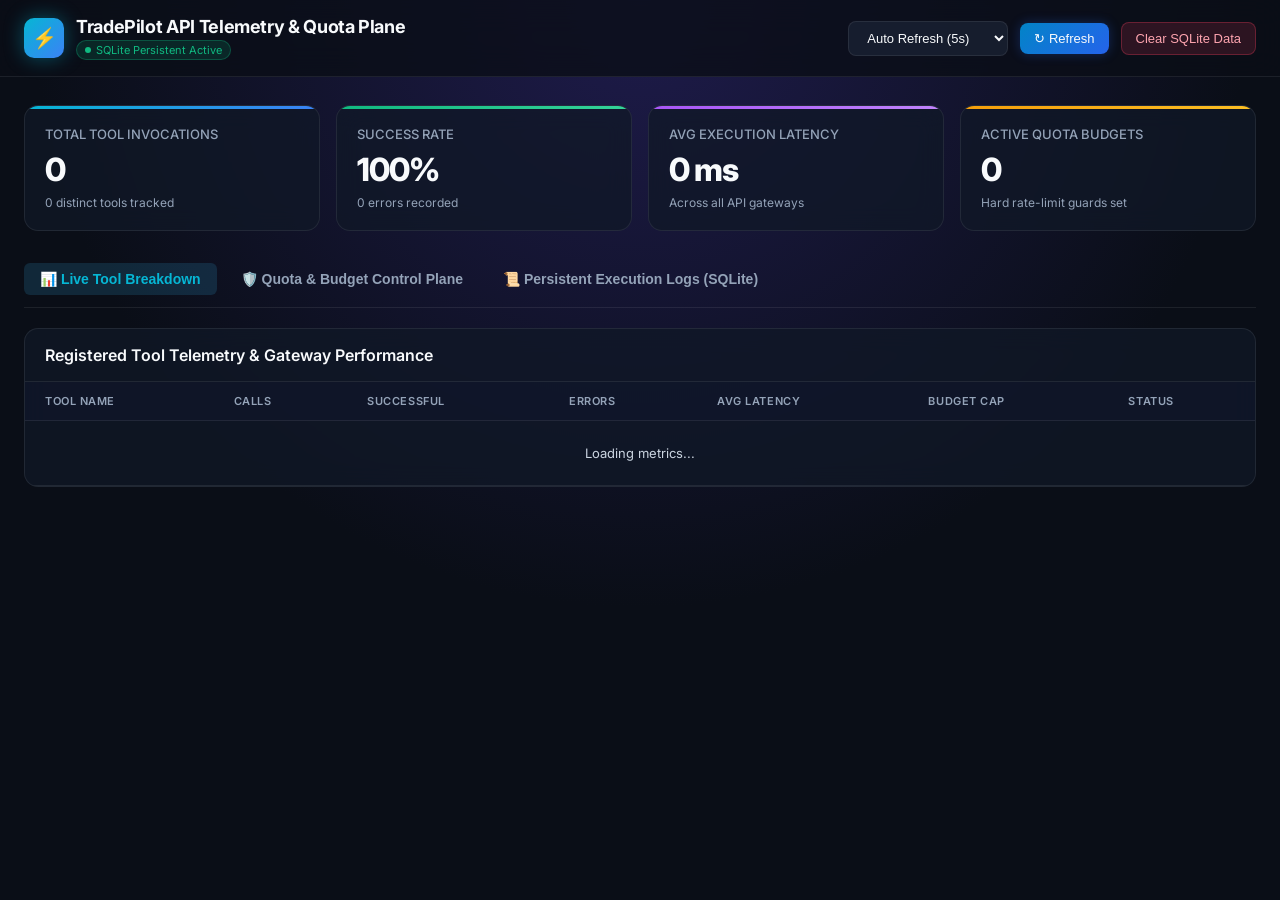
==== src/tradepilot/api/dashboard.html @ 24b4f477 "feat: Add batch tools, trade advisory subagent, tool hooks & usage tracking dashboard - Implement Tr" ====
<!DOCTYPE html>
<html lang="en">
<head>
  <meta charset="UTF-8">
  <meta name="viewport" content="width=device-width, initial-scale=1.0">
  <title>TradePilot AI | API Control Plane & Telemetry Dashboard</title>
  <link rel="preconnect" href="https://fonts.googleapis.com">
  <link rel="preconnect" href="https://fonts.gstatic.com" crossorigin>
  <link href="https://fonts.googleapis.com/css2?family=Inter:wght@300;400;500;600;700;800&family=JetBrains+Mono:wght@400;500;600&display=swap" rel="stylesheet">
  <style>
    :root {
      --bg-dark: #0a0e17;
      --bg-card: rgba(17, 24, 39, 0.75);
      --bg-card-hover: rgba(30, 41, 59, 0.85);
      --border-subtle: rgba(255, 255, 255, 0.08);
      --border-focus: rgba(56, 189, 248, 0.4);
      --text-main: #f8fafc;
      --text-muted: #94a3b8;
      --cyan: #06b6d4;
      --blue: #3b82f6;
      --emerald: #10b981;
      --amber: #f59e0b;
      --rose: #f43f5e;
      --purple: #a855f7;
    }

    * {
      box-sizing: border-box;
      margin: 0;
      padding: 0;
    }

    body {
      background: radial-gradient(circle at 50% 0%, #1e1b4b 0%, var(--bg-dark) 55%);
      color: var(--text-main);
      font-family: 'Inter', -apple-system, BlinkMacSystemFont, sans-serif;
      min-height: 100vh;
      padding-bottom: 60px;
    }

    /* Container */
    .container {
      max-width: 1400px;
      margin: 0 auto;
      padding: 0 24px;
    }

    /* Header */
    header {
      background: rgba(10, 14, 23, 0.8);
      backdrop-filter: blur(16px);
      border-bottom: 1px solid var(--border-subtle);
      position: sticky;
      top: 0;
      z-index: 50;
      padding: 16px 0;
    }

    .header-inner {
      display: flex;
      align-items: center;
      justify-content: space-between;
    }

    .logo-group {
      display: flex;
      align-items: center;
      gap: 12px;
    }

    .logo-badge {
      width: 40px;
      height: 40px;
      background: linear-gradient(135deg, var(--cyan), var(--blue));
      border-radius: 10px;
      display: flex;
      align-items: center;
      justify-content: center;
      font-weight: 800;
      font-size: 20px;
      box-shadow: 0 0 20px rgba(6, 182, 212, 0.4);
    }

    .title-group h1 {
      font-size: 18px;
      font-weight: 700;
      letter-spacing: -0.02em;
      display: flex;
      align-items: center;
      gap: 8px;
    }

    .status-pill {
      font-size: 11px;
      padding: 2px 8px;
      border-radius: 999px;
      background: rgba(16, 185, 129, 0.15);
      border: 1px solid rgba(16, 185, 129, 0.3);
      color: var(--emerald);
      display: inline-flex;
      align-items: center;
      gap: 5px;
    }

    .status-dot {
      width: 6px;
      height: 6px;
      border-radius: 50%;
      background: var(--emerald);
      animation: pulse 2s infinite;
    }

    @keyframes pulse {
      0%, 100% { opacity: 1; transform: scale(1); }
      50% { opacity: 0.4; transform: scale(0.85); }
    }

    .header-actions {
      display: flex;
      align-items: center;
      gap: 12px;
    }

    select, button {
      background: rgba(30, 41, 59, 0.6);
      border: 1px solid var(--border-subtle);
      color: var(--text-main);
      padding: 8px 14px;
      border-radius: 8px;
      font-size: 13px;
      font-weight: 500;
      cursor: pointer;
      transition: all 0.2s ease;
    }

    select:hover, button:hover {
      background: rgba(30, 41, 59, 0.9);
      border-color: var(--border-focus);
    }

    button.btn-primary {
      background: linear-gradient(135deg, #0284c7, #2563eb);
      border: none;
      box-shadow: 0 0 12px rgba(37, 99, 235, 0.3);
    }

    button.btn-primary:hover {
      filter: brightness(1.15);
    }

    button.btn-danger {
      background: rgba(244, 63, 94, 0.15);
      border-color: rgba(244, 63, 94, 0.3);
      color: #fda4af;
    }

    button.btn-danger:hover {
      background: rgba(244, 63, 94, 0.3);
    }

    /* KPI Grid */
    .kpi-grid {
      display: grid;
      grid-template-columns: repeat(auto-fit, minmax(260px, 1fr));
      gap: 16px;
      margin-top: 28px;
    }

    .kpi-card {
      background: var(--bg-card);
      backdrop-filter: blur(12px);
      border: 1px solid var(--border-subtle);
      border-radius: 14px;
      padding: 20px;
      transition: transform 0.2s, border-color 0.2s;
      position: relative;
      overflow: hidden;
    }

    .kpi-card:hover {
      transform: translateY(-2px);
      border-color: rgba(255, 255, 255, 0.18);
    }

    .kpi-card::before {
      content: '';
      position: absolute;
      top: 0;
      left: 0;
      width: 100%;
      height: 3px;
    }

    .kpi-card.blue::before { background: linear-gradient(90deg, var(--cyan), var(--blue)); }
    .kpi-card.emerald::before { background: linear-gradient(90deg, var(--emerald), #34d399); }
    .kpi-card.purple::before { background: linear-gradient(90deg, var(--purple), #c084fc); }
    .kpi-card.amber::before { background: linear-gradient(90deg, var(--amber), #fbbf24); }

    .kpi-label {
      font-size: 13px;
      color: var(--text-muted);
      font-weight: 500;
      margin-bottom: 8px;
    }

    .kpi-value {
      font-size: 32px;
      font-weight: 800;
      letter-spacing: -0.03em;
    }

    .kpi-sub {
      font-size: 12px;
      color: var(--text-muted);
      margin-top: 6px;
      display: flex;
      align-items: center;
      gap: 4px;
    }

    /* Nav Tabs */
    .tabs-nav {
      display: flex;
      gap: 8px;
      margin: 32px 0 20px 0;
      border-bottom: 1px solid var(--border-subtle);
      padding-bottom: 12px;
    }

    .tab-btn {
      background: transparent;
      border: none;
      color: var(--text-muted);
      padding: 8px 16px;
      font-size: 14px;
      font-weight: 600;
      border-radius: 6px;
    }

    .tab-btn.active {
      background: rgba(56, 189, 248, 0.15);
      color: var(--cyan);
    }

    /* Sections */
    .section-panel {
      display: none;
    }

    .section-panel.active {
      display: block;
    }

    /* Tables */
    .table-card {
      background: var(--bg-card);
      backdrop-filter: blur(12px);
      border: 1px solid var(--border-subtle);
      border-radius: 14px;
      overflow: hidden;
      margin-top: 16px;
    }

    .table-header-box {
      padding: 16px 20px;
      border-bottom: 1px solid var(--border-subtle);
      display: flex;
      align-items: center;
      justify-content: space-between;
    }

    .table-header-box h2 {
      font-size: 16px;
      font-weight: 600;
    }

    table {
      width: 100%;
      border-collapse: collapse;
      font-size: 13px;
      text-align: left;
    }

    th {
      background: rgba(15, 23, 42, 0.6);
      color: var(--text-muted);
      padding: 12px 20px;
      font-weight: 600;
      text-transform: uppercase;
      font-size: 11px;
      letter-spacing: 0.05em;
      border-bottom: 1px solid var(--border-subtle);
    }

    td {
      padding: 14px 20px;
      border-bottom: 1px solid var(--border-subtle);
      color: #cbd5e1;
    }

    tr:hover td {
      background: rgba(30, 41, 59, 0.4);
    }

    .badge {
      display: inline-block;
      padding: 3px 8px;
      border-radius: 6px;
      font-size: 11px;
      font-weight: 600;
      font-family: 'JetBrains Mono', monospace;
    }

    .badge-success { background: rgba(16, 185, 129, 0.15); color: #34d399; border: 1px solid rgba(16, 185, 129, 0.25); }
    .badge-error { background: rgba(244, 63, 94, 0.15); color: #fb7185; border: 1px solid rgba(244, 63, 94, 0.25); }
    .badge-tool { background: rgba(56, 189, 248, 0.15); color: #38bdf8; border: 1px solid rgba(56, 189, 248, 0.25); }

    .code-text {
      font-family: 'JetBrains Mono', monospace;
      font-size: 12px;
    }

    /* Modal */
    .modal-backdrop {
      display: none;
      position: fixed;
      top: 0;
      left: 0;
      width: 100%;
      height: 100%;
      background: rgba(0, 0, 0, 0.7);
      backdrop-filter: blur(6px);
      z-index: 100;
      align-items: center;
      justify-content: center;
    }

    .modal-backdrop.open {
      display: flex;
    }

    .modal-box {
      background: #111827;
      border: 1px solid var(--border-subtle);
      width: 90%;
      max-width: 750px;
      border-radius: 16px;
      padding: 24px;
      box-shadow: 0 25px 50px -12px rgba(0, 0, 0, 0.5);
      max-height: 85vh;
      overflow-y: auto;
    }

    .modal-header {
      display: flex;
      align-items: center;
      justify-content: space-between;
      margin-bottom: 16px;
    }

    pre {
      background: #030712;
      border: 1px solid var(--border-subtle);
      border-radius: 8px;
      padding: 16px;
      overflow-x: auto;
      font-family: 'JetBrains Mono', monospace;
      font-size: 12px;
      color: #38bdf8;
    }
  </style>
</head>
<body>

  <header>
    <div class="container header-inner">
      <div class="logo-group">
        <div class="logo-badge">⚡</div>
        <div class="title-group">
          <h1>TradePilot API Telemetry & Quota Plane</h1>
          <span class="status-pill"><span class="status-dot"></span> SQLite Persistent Active</span>
        </div>
      </div>
      <div class="header-actions">
        <select id="refreshRate" onchange="updateInterval()">
          <option value="2000">Auto Refresh (2s)</option>
          <option value="5000" selected>Auto Refresh (5s)</option>
          <option value="10000">Auto Refresh (10s)</option>
          <option value="0">Paused</option>
        </select>
        <button class="btn-primary" onclick="loadAllData()">↻ Refresh</button>
        <button class="btn-danger" onclick="resetMetrics()">Clear SQLite Data</button>
      </div>
    </div>
  </header>

  <main class="container">
    <!-- Top KPI Cards -->
    <div class="kpi-grid">
      <div class="kpi-card blue">
        <div class="kpi-label">TOTAL TOOL INVOCATIONS</div>
        <div class="kpi-value" id="totalCalls">0</div>
        <div class="kpi-sub" id="distinctTools">0 distinct tools tracked</div>
      </div>

      <div class="kpi-card emerald">
        <div class="kpi-label">SUCCESS RATE</div>
        <div class="kpi-value" id="successRate">100%</div>
        <div class="kpi-sub" id="failedCount">0 errors recorded</div>
      </div>

      <div class="kpi-card purple">
        <div class="kpi-label">AVG EXECUTION LATENCY</div>
        <div class="kpi-value" id="avgLatency">0 ms</div>
        <div class="kpi-sub">Across all API gateways</div>
      </div>

      <div class="kpi-card amber">
        <div class="kpi-label">ACTIVE QUOTA BUDGETS</div>
        <div class="kpi-value" id="activeBudgets">0</div>
        <div class="kpi-sub">Hard rate-limit guards set</div>
      </div>
    </div>

    <!-- Navigation Tabs -->
    <div class="tabs-nav">
      <button class="tab-btn active" onclick="switchTab('analytics')">📊 Live Tool Breakdown</button>
      <button class="tab-btn" onclick="switchTab('budgets')">🛡️ Quota & Budget Control Plane</button>
      <button class="tab-btn" onclick="switchTab('logs')">📜 Persistent Execution Logs (SQLite)</button>
    </div>

    <!-- Tab 1: Live Tool Breakdown -->
    <div id="panel-analytics" class="section-panel active">
      <div class="table-card">
        <div class="table-header-box">
          <h2>Registered Tool Telemetry & Gateway Performance</h2>
        </div>
        <table>
          <thead>
            <tr>
              <th>Tool Name</th>
              <th>Calls</th>
              <th>Successful</th>
              <th>Errors</th>
              <th>Avg Latency</th>
              <th>Budget Cap</th>
              <th>Status</th>
            </tr>
          </thead>
          <tbody id="toolsTableBody">
            <tr><td colspan="7" style="text-align:center; padding: 24px;">Loading metrics...</td></tr>
          </tbody>
        </table>
      </div>
    </div>

    <!-- Tab 2: Quota & Budget Controls -->
    <div id="panel-budgets" class="section-panel">
      <div class="table-card">
        <div class="table-header-box">
          <h2>Interactive Rate Limits & Budget Enforcement</h2>
          <span style="font-size:12px; color:var(--text-muted);">Set max calls per session/run. Pre-tool hook halts excess calls.</span>
        </div>
        <table>
          <thead>
            <tr>
              <th>Tool Name</th>
              <th>Current Invocations</th>
              <th>Active Cap</th>
              <th>New Limit</th>
              <th>Action</th>
            </tr>
          </thead>
          <tbody id="budgetTableBody">
            <!-- Populated via JS -->
          </tbody>
        </table>
      </div>
    </div>

    <!-- Tab 3: Persistent Execution Logs -->
    <div id="panel-logs" class="section-panel">
      <div class="table-card">
        <div class="table-header-box">
          <h2>Recent Tool Execution Audit Trail (SQLite)</h2>
          <div>
            <select id="logStatusFilter" onchange="loadLogs()">
              <option value="">All Statuses</option>
              <option value="success">Success Only</option>
              <option value="error">Errors Only</option>
            </select>
          </div>
        </div>
        <table>
          <thead>
            <tr>
              <th>Timestamp</th>
              <th>Tool Name</th>
              <th>Calling Agent</th>
              <th>Latency</th>
              <th>Status</th>
              <th>Inspect</th>
            </tr>
          </thead>
          <tbody id="logsTableBody">
            <tr><td colspan="6" style="text-align:center; padding: 24px;">Loading logs...</td></tr>
          </tbody>
        </table>
      </div>
    </div>

  </main>

  <!-- Detail Modal -->
  <div class="modal-backdrop" id="inspectModal" onclick="closeModal(event)">
    <div class="modal-box" onclick="event.stopPropagation()">
      <div class="modal-header">
        <h3 id="modalTitle">Tool Execution Details</h3>
        <button onclick="closeModal()">✕</button>
      </div>
      <div style="margin-bottom: 12px; font-size:13px;" id="modalMeta"></div>
      <div style="margin-bottom: 8px; font-size:12px; color:var(--text-muted);">INVOCATION ARGUMENTS & EVIDENCE SUMMARY:</div>
      <pre id="modalContent"></pre>
    </div>
  </div>

  <script>
    let pollInterval = null;
    let cachedLogs = [];

    async function loadAllData() {
      await Promise.all([loadMetricsSummary(), loadLogs()]);
    }

    async function loadMetricsSummary() {
      try {
        const res = await fetch('/api/v1/metrics/api-usage');
        const data = await res.json();
        
        document.getElementById('totalCalls').innerText = (data.total_tool_invocations || 0).toLocaleString();
        document.getElementById('distinctTools').innerText = `${data.active_tools_tracked || 0} distinct tools tracked`;
        document.getElementById('successRate').innerText = `${data.success_rate_percent || 100}%`;
        document.getElementById('failedCount').innerText = `${data.total_tool_errors || 0} errors recorded`;
        document.getElementById('avgLatency').innerText = `${data.overall_avg_latency_ms || 0} ms`;
        document.getElementById('activeBudgets').innerText = data.active_budgets_count || 0;

        renderToolsTable(data.tools || {});
        renderBudgetsTable(data.tools || {});
      } catch (err) {
        console.error("Error loading metrics:", err);
      }
    }

    function renderToolsTable(tools) {
      const tbody = document.getElementById('toolsTableBody');
      const toolNames = Object.keys(tools);
      if (toolNames.length === 0) {
        tbody.innerHTML = '<tr><td colspan="7" style="text-align:center; padding: 24px; color:var(--text-muted);">No tool calls recorded in SQLite yet. Run an export research query to see live telemetry!</td></tr>';
        return;
      }

      tbody.innerHTML = toolNames.map(name => {
        const t = tools[name];
        const statusBadge = t.failed_calls > 0 ? `<span class="badge badge-error">Degraded (${t.failed_calls} err)</span>` : `<span class="badge badge-success">Healthy</span>`;
        const cap = t.budget_limit ? `<span class="code-text" style="color:var(--amber);">${t.budget_limit}</span>` : '<span style="color:var(--text-muted);">Unlimited</span>';
        return `
          <tr>
            <td><strong class="code-text" style="color:var(--cyan);">${t.tool_name}</strong></td>
            <td><strong>${t.total_calls}</strong></td>
            <td style="color:var(--emerald);">${t.successful_calls}</td>
            <td style="color:${t.failed_calls > 0 ? 'var(--rose)' : 'inherit'};">${t.failed_calls}</td>
            <td><span class="badge badge-tool">${t.avg_latency_ms} ms</span></td>
            <td>${cap}</td>
            <td>${statusBadge}</td>
          </tr>
        `;
      }).join('');
    }

    function renderBudgetsTable(tools) {
      const tbody = document.getElementById('budgetTableBody');
      const toolNames = [
        "trade.get_import_flows",
        "tariffs.get_applied_rate",
        "tariffs.check_preferential_rate",
        "compliance.search_product_requirements",
        "buyers.search_importers",
        "buyers.verify_company",
        "analytics.score_export_markets"
      ];

      tbody.innerHTML = toolNames.map(name => {
        const t = tools[name] || { total_calls: 0, budget_limit: null };
        const activeCap = t.budget_limit ? `<strong style="color:var(--amber);">${t.budget_limit} calls</strong>` : '<span>Unlimited</span>';
        return `
          <tr>
            <td><strong class="code-text">${name}</strong></td>
            <td>${t.total_calls} calls</td>
            <td>${activeCap}</td>
            <td>
              <input type="number" id="budget-input-${name}" placeholder="Max calls" style="width: 110px; background:#0f172a; border:1px solid var(--border-subtle); color:#fff; padding:6px 10px; border-radius:6px;" value="${t.budget_limit || ''}">
            </td>
            <td>
              <button class="btn-primary" style="padding:4px 10px; font-size:12px;" onclick="saveBudget('${name}')">Save Cap</button>
              ${t.budget_limit ? `<button class="btn-danger" style="padding:4px 10px; font-size:12px; margin-left:6px;" onclick="removeBudget('${name}')">Remove</button>` : ''}
            </td>
          </tr>
        `;
      }).join('');
    }

    async function saveBudget(toolName) {
      const val = parseInt(document.getElementById(`budget-input-${toolName}`).value);
      if (isNaN(val) || val <= 0) {
        alert("Please enter a valid positive number for max calls.");
        return;
      }
      await fetch('/api/v1/metrics/budget', {
        method: 'POST',
        headers: { 'Content-Type': 'application/json' },
        body: JSON.stringify({ tool_name: toolName, max_calls: val })
      });
      await loadAllData();
    }

    async function removeBudget(toolName) {
      await fetch('/api/v1/metrics/budget', {
        method: 'POST',
        headers: { 'Content-Type': 'application/json' },
        body: JSON.stringify({ tool_name: toolName, max_calls: null })
      });
      await loadAllData();
    }

    async function loadLogs() {
      try {
        const status = document.getElementById('logStatusFilter').value;
        let url = '/api/v1/metrics/logs?limit=50';
        if (status) url += `&status=${status}`;

        const res = await fetch(url);
        const data = await res.json();
        cachedLogs = Array.isArray(data) ? data : (data.logs || []);
        
        const tbody = document.getElementById('logsTableBody');
        if (cachedLogs.length === 0) {
          tbody.innerHTML = '<tr><td colspan="6" style="text-align:center; padding: 24px; color:var(--text-muted);">No persistent logs found in SQLite matching filters.</td></tr>';
          return;
        }

        tbody.innerHTML = cachedLogs.map((log, idx) => {
          const statusBadge = log.status === 'success' 
            ? `<span class="badge badge-success">SUCCESS</span>` 
            : `<span class="badge badge-error">ERROR</span>`;
          return `
            <tr>
              <td style="color:var(--text-muted); font-size:12px;">${log.created_at_iso}</td>
              <td><span class="code-text" style="color:var(--cyan); font-weight:600;">${log.tool_name}</span></td>
              <td><span class="badge badge-tool">${log.agent_name || 'System/Direct'}</span></td>
              <td><strong>${log.duration_ms} ms</strong></td>
              <td>${statusBadge}</td>
              <td><button style="padding:4px 8px; font-size:11px;" onclick="inspectLog(${idx})">Inspect</button></td>
            </tr>
          `;
        }).join('');
      } catch (err) {
        console.error("Error loading logs:", err);
      }
    }

    function inspectLog(idx) {
      const log = cachedLogs[idx];
      if (!log) return;
      document.getElementById('modalTitle').innerText = `${log.tool_name}`;
      document.getElementById('modalMeta').innerHTML = `
        <strong>Call ID:</strong> <span class="code-text">${log.call_id}</span> | 
        <strong>Agent:</strong> ${log.agent_name || 'System'} | 
        <strong>Duration:</strong> ${log.duration_ms}ms | 
        <strong>Status:</strong> ${log.status}
      `;
      document.getElementById('modalContent').innerText = JSON.stringify({
        arguments: log.arguments,
        result_summary: log.result_summary,
        error_message: log.error_message
      }, null, 2);
      document.getElementById('inspectModal').classList.add('open');
    }

    function closeModal() {
      document.getElementById('inspectModal').classList.remove('open');
    }

    async function resetMetrics() {
      if (confirm("Are you sure you want to clear all persistent SQLite tool metrics and history?")) {
        await fetch('/api/v1/metrics/reset', { method: 'POST' });
        await loadAllData();
      }
    }

    function switchTab(tab) {
      document.querySelectorAll('.tab-btn').forEach(b => b.classList.remove('active'));
      document.querySelectorAll('.section-panel').forEach(p => p.classList.remove('active'));

      event.target.classList.add('active');
      document.getElementById(`panel-${tab}`).classList.add('active');
    }

    function updateInterval() {
      clearInterval(pollInterval);
      const ms = parseInt(document.getElementById('refreshRate').value);
      if (ms > 0) {
        pollInterval = setInterval(loadAllData, ms);
      }
    }

    // Initial load and polling setup
    loadAllData();
    updateInterval();
  </script>
</body>
</html>
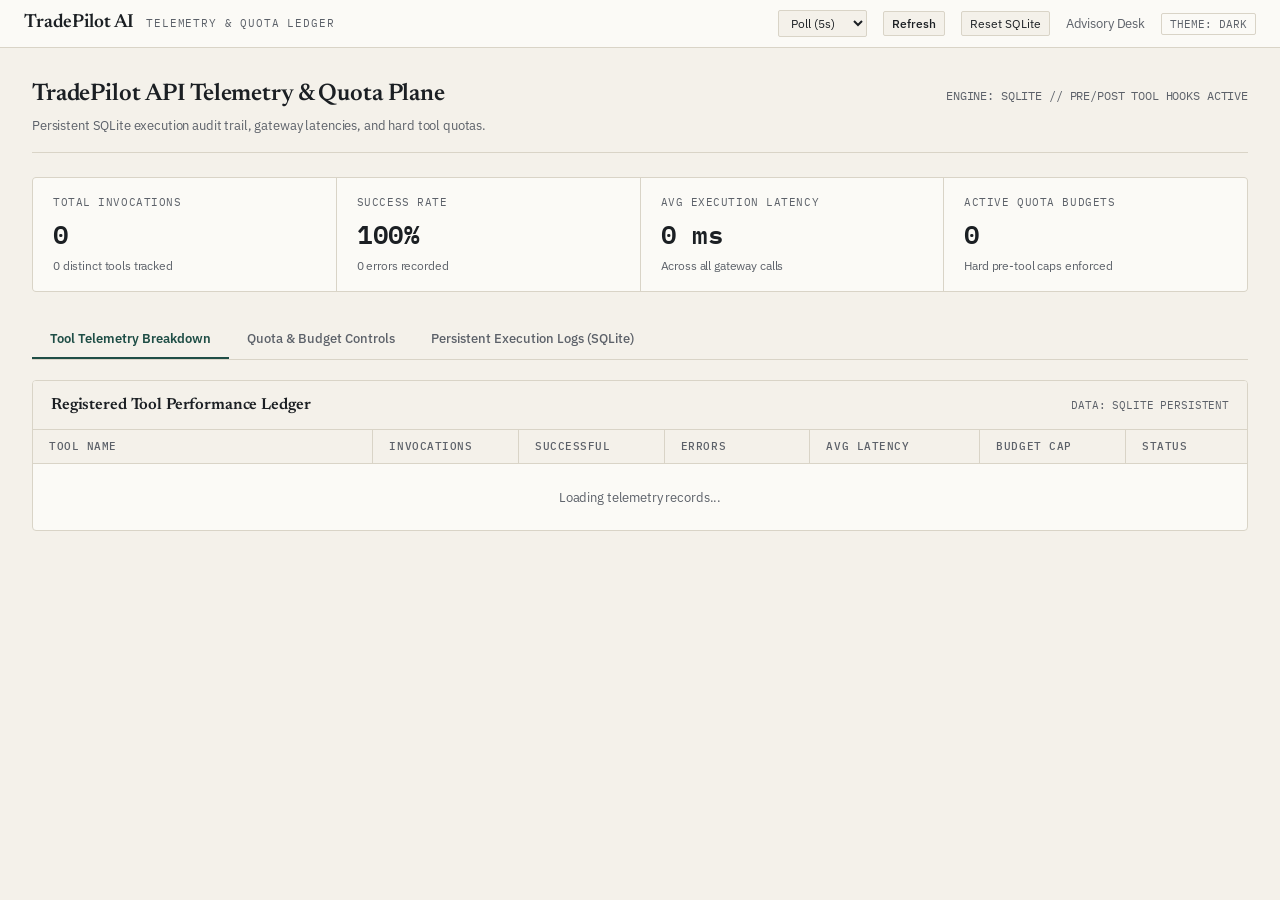
==== commit f6a5fda1: "feat: Add Deep Agent ReAct supervisor, AG-UI Copilot integration, JIT skills, and conversational que" ====
--- a/src/tradepilot/api/dashboard.html
+++ b/src/tradepilot/api/dashboard.html
@@ -3,488 +3,637 @@
 <head>
   <meta charset="UTF-8">
   <meta name="viewport" content="width=device-width, initial-scale=1.0">
-  <title>TradePilot AI | API Control Plane & Telemetry Dashboard</title>
+  <title>TradePilot — Telemetry & Quota Ledger</title>
+  <meta name="description" content="Persistent SQLite telemetry, tool latency metrics, and API quota budgets.">
+
+  <!-- Favicon: Trade Desk Emblem -->
+  <link rel="icon" type="image/svg+xml" href="/favicon.ico">
+  <link rel="alternate icon" type="image/svg+xml" href="data:image/svg+xml,%3Csvg xmlns='http://www.w3.org/2000/svg' viewBox='0 0 32 32'%3E%3Crect width='32' height='32' rx='6' fill='%231F4E46'/%3E%3Cpath d='M7 10h18M16 10v14M11 24h10' stroke='%23F4F1EA' stroke-width='2.5' stroke-linecap='round' stroke-linejoin='round'/%3E%3Ccircle cx='16' cy='17' r='2.5' fill='%23D88E35'/%3E%3C/svg%3E">
+
+  <!-- Typography: Newsreader, Source Serif 4, IBM Plex Sans, IBM Plex Mono -->
   <link rel="preconnect" href="https://fonts.googleapis.com">
   <link rel="preconnect" href="https://fonts.gstatic.com" crossorigin>
-  <link href="https://fonts.googleapis.com/css2?family=Inter:wght@300;400;500;600;700;800&family=JetBrains+Mono:wght@400;500;600&display=swap" rel="stylesheet">
+  <link href="https://fonts.googleapis.com/css2?family=IBM+Plex+Mono:ital,wght@0,400;0,500;0,600;1,400&family=IBM+Plex+Sans:ital,wght@0,400;0,500;0,600;1,400&family=Newsreader:ital,opsz,wght@0,6..72,400;0,6..72,500;0,6..72,600;1,6..72,400&family=Source+Serif+4:ital,opsz,wght@0,8..60,400;0,8..60,600;0,8..60,700;1,8..60,400&display=swap" rel="stylesheet">
+
   <style>
+    /* ==========================================================================
+       Design System Tokens — Trade Desk / Customs Ledger
+       ========================================================================== */
     :root {
-      --bg-dark: #0a0e17;
-      --bg-card: rgba(17, 24, 39, 0.75);
-      --bg-card-hover: rgba(30, 41, 59, 0.85);
-      --border-subtle: rgba(255, 255, 255, 0.08);
-      --border-focus: rgba(56, 189, 248, 0.4);
-      --text-main: #f8fafc;
-      --text-muted: #94a3b8;
-      --cyan: #06b6d4;
-      --blue: #3b82f6;
-      --emerald: #10b981;
-      --amber: #f59e0b;
-      --rose: #f43f5e;
-      --purple: #a855f7;
-    }
-
+      --bg: #F4F1EA;
+      --surface: #FBFAF6;
+      --surface-raised: #FFFFFF;
+      --ink: #1B1F23;
+      --ink-muted: #5C6169;
+      --ink-faint: #8C929A;
+      --rule: #D9D4C7;
+      --rule-subtle: #E8E4DA;
+
+      --accent: #1F4E46;
+      --accent-hover: #163832;
+      --accent-surface: rgba(31, 78, 70, 0.08);
+      --warn: #9A5B13;
+      --warn-surface: rgba(154, 91, 19, 0.08);
+      --danger: #8C2F2B;
+      --danger-surface: rgba(140, 47, 43, 0.08);
+      --ok: #2F6B3F;
+      --ok-surface: rgba(47, 107, 63, 0.08);
+
+      --font-serif: "Newsreader", "Source Serif 4", Georgia, serif;
+      --font-sans: "IBM Plex Sans", -apple-system, BlinkMacSystemFont, "Segoe UI", sans-serif;
+      --font-mono: "IBM Plex Mono", SFMono-Regular, Consolas, monospace;
+
+      --header-height: 48px;
+      --radius: 4px;
+      --radius-sm: 2px;
+      --border: 1px solid var(--rule);
+      --focus-ring: 2px solid var(--accent);
+      --focus-offset: 2px;
+    }
+
+    [data-theme="dark"] {
+      --bg: #14171A;
+      --surface: #1B1F23;
+      --surface-raised: #22272E;
+      --ink: #E6E3DB;
+      --ink-muted: #8E939B;
+      --ink-faint: #5C626C;
+      --rule: #2E343B;
+      --rule-subtle: #24292F;
+
+      --accent: #5E9C8F;
+      --accent-hover: #75B0A4;
+      --accent-surface: rgba(94, 156, 143, 0.12);
+      --warn: #D88E35;
+      --warn-surface: rgba(216, 142, 53, 0.12);
+      --danger: #D9534F;
+      --danger-surface: rgba(217, 83, 79, 0.12);
+      --ok: #4E9A63;
+      --ok-surface: rgba(78, 154, 99, 0.12);
+    }
+
+    @media (prefers-color-scheme: dark) {
+      :root:not([data-theme="light"]) {
+        --bg: #14171A;
+        --surface: #1B1F23;
+        --surface-raised: #22272E;
+        --ink: #E6E3DB;
+        --ink-muted: #8E939B;
+        --ink-faint: #5C626C;
+        --rule: #2E343B;
+        --rule-subtle: #24292F;
+
+        --accent: #5E9C8F;
+        --accent-hover: #75B0A4;
+        --accent-surface: rgba(94, 156, 143, 0.12);
+        --warn: #D88E35;
+        --warn-surface: rgba(216, 142, 53, 0.12);
+        --danger: #D9534F;
+        --danger-surface: rgba(217, 83, 79, 0.12);
+        --ok: #4E9A63;
+        --ok-surface: rgba(78, 154, 99, 0.12);
+      }
+    }
+
+    /* Custom Scrollbar */
     * {
       box-sizing: border-box;
       margin: 0;
       padding: 0;
+      scrollbar-width: thin;
+      scrollbar-color: var(--rule) transparent;
+    }
+
+    ::-webkit-scrollbar {
+      width: 6px;
+      height: 6px;
+    }
+
+    ::-webkit-scrollbar-track {
+      background: transparent;
+    }
+
+    ::-webkit-scrollbar-thumb {
+      background: var(--rule);
+      border-radius: 3px;
+    }
+
+    ::-webkit-scrollbar-thumb:hover {
+      background: var(--ink-muted);
     }
 
     body {
-      background: radial-gradient(circle at 50% 0%, #1e1b4b 0%, var(--bg-dark) 55%);
-      color: var(--text-main);
-      font-family: 'Inter', -apple-system, BlinkMacSystemFont, sans-serif;
+      background-color: var(--bg);
+      color: var(--ink);
+      font-family: var(--font-sans);
+      font-size: 13.5px;
+      line-height: 1.5;
+      letter-spacing: -0.01em;
       min-height: 100vh;
-      padding-bottom: 60px;
-    }
-
-    /* Container */
-    .container {
-      max-width: 1400px;
-      margin: 0 auto;
-      padding: 0 24px;
-    }
-
-    /* Header */
-    header {
-      background: rgba(10, 14, 23, 0.8);
-      backdrop-filter: blur(16px);
-      border-bottom: 1px solid var(--border-subtle);
+      display: flex;
+      flex-direction: column;
+      -webkit-font-smoothing: antialiased;
+    }
+
+    a {
+      color: var(--accent);
+      text-decoration: underline;
+      text-underline-offset: 3px;
+    }
+    a:hover {
+      color: var(--accent-hover);
+    }
+
+    /* ==========================================================================
+       Header (48px Slim, Editorial)
+       ========================================================================== */
+    header[role="banner"] {
+      height: var(--header-height);
+      background: var(--surface);
+      border-bottom: var(--border);
       position: sticky;
       top: 0;
-      z-index: 50;
-      padding: 16px 0;
+      z-index: 40;
+      display: flex;
+      align-items: center;
     }
 
     .header-inner {
+      width: 100%;
+      padding: 0 24px;
       display: flex;
       align-items: center;
       justify-content: space-between;
     }
 
-    .logo-group {
+    .brand-group {
+      display: flex;
+      align-items: baseline;
+      gap: 12px;
+    }
+
+    .brand-title {
+      font-family: var(--font-serif);
+      font-size: 19px;
+      font-weight: 600;
+      color: var(--ink);
+      text-decoration: none;
+    }
+
+    .brand-descriptor {
+      font-family: var(--font-mono);
+      font-size: 10.5px;
+      letter-spacing: 0.08em;
+      text-transform: uppercase;
+      color: var(--ink-muted);
+    }
+
+    .header-controls {
       display: flex;
       align-items: center;
+      gap: 16px;
+    }
+
+    select, button.btn-control {
+      background: var(--bg);
+      border: 1px solid var(--rule);
+      border-radius: var(--radius-sm);
+      color: var(--ink);
+      font-size: 12px;
+      font-family: var(--font-sans);
+      padding: 4px 8px;
+      cursor: pointer;
+    }
+
+    select:focus, button.btn-control:focus {
+      outline: var(--focus-ring);
+      outline-offset: 1px;
+    }
+
+    .btn-action {
+      background: var(--accent);
+      color: var(--bg);
+      border: none;
+      font-weight: 500;
+    }
+    .btn-action:hover {
+      background: var(--accent-hover);
+    }
+
+    .btn-danger-outline {
+      background: transparent;
+      border-color: var(--danger);
+      color: var(--danger);
+    }
+    .btn-danger-outline:hover {
+      background: var(--danger-surface);
+    }
+
+    .header-link {
+      font-size: 12.5px;
+      color: var(--ink-muted);
+      text-decoration: none;
+    }
+    .header-link:hover {
+      color: var(--ink);
+      text-decoration: underline;
+    }
+
+    .theme-toggle-btn {
+      background: transparent;
+      border: 1px solid var(--rule);
+      border-radius: var(--radius-sm);
+      color: var(--ink-muted);
+      font-size: 11px;
+      font-family: var(--font-mono);
+      padding: 3px 8px;
+      cursor: pointer;
+      text-transform: uppercase;
+    }
+
+    /* ==========================================================================
+       Dashboard Main Ledger Layout
+       ========================================================================== */
+    main.dashboard-container {
+      width: 100%;
+      max-width: 1440px;
+      margin: 0 auto;
+      padding: 28px 32px 64px 32px;
+      flex: 1;
+      box-sizing: border-box;
+    }
+
+    .page-lead {
+      margin-bottom: 24px;
+      padding-bottom: 16px;
+      border-bottom: var(--border);
+      display: flex;
+      align-items: baseline;
+      justify-content: space-between;
+      flex-wrap: wrap;
       gap: 12px;
     }
 
-    .logo-badge {
-      width: 40px;
-      height: 40px;
-      background: linear-gradient(135deg, var(--cyan), var(--blue));
-      border-radius: 10px;
-      display: flex;
-      align-items: center;
-      justify-content: center;
-      font-weight: 800;
-      font-size: 20px;
-      box-shadow: 0 0 20px rgba(6, 182, 212, 0.4);
-    }
-
-    .title-group h1 {
-      font-size: 18px;
-      font-weight: 700;
-      letter-spacing: -0.02em;
-      display: flex;
+    .page-lead h1 {
+      font-family: var(--font-serif);
+      font-size: 24px;
+      font-weight: 600;
+      color: var(--ink);
+    }
+
+    .page-lead-meta {
+      font-family: var(--font-mono);
+      font-size: 11.5px;
+      color: var(--ink-muted);
+    }
+
+    /* KPI Ledger Grid */
+    .kpi-grid {
+      display: grid;
+      grid-template-columns: repeat(auto-fit, minmax(240px, 1fr));
+      gap: 1px;
+      background: var(--rule);
+      border: 1px solid var(--rule);
+      border-radius: var(--radius);
+      overflow: hidden;
+      margin-bottom: 28px;
+    }
+
+    .kpi-cell {
+      background: var(--surface);
+      padding: 16px 20px;
+      display: flex;
+      flex-direction: column;
+      gap: 4px;
+    }
+
+    .kpi-label {
+      font-family: var(--font-mono);
+      font-size: 11px;
+      letter-spacing: 0.05em;
+      text-transform: uppercase;
+      color: var(--ink-muted);
+    }
+
+    .kpi-value {
+      font-family: var(--font-mono);
+      font-size: 26px;
+      font-weight: 600;
+      color: var(--ink);
+      font-variant-numeric: tabular-nums;
+    }
+
+    .kpi-note {
+      font-size: 12px;
+      color: var(--ink-muted);
+    }
+
+    /* Ledger Tabs */
+    .tabs-strip {
+      display: flex;
+      gap: 0;
+      border-bottom: 1px solid var(--rule);
+      margin-bottom: 20px;
+    }
+
+    .tab-item {
+      background: transparent;
+      border: none;
+      border-bottom: 2px solid transparent;
+      font-family: var(--font-sans);
+      font-size: 13px;
+      font-weight: 500;
+      color: var(--ink-muted);
+      padding: 10px 18px;
+      cursor: pointer;
+      display: inline-flex;
       align-items: center;
       gap: 8px;
-    }
-
-    .status-pill {
-      font-size: 11px;
-      padding: 2px 8px;
-      border-radius: 999px;
-      background: rgba(16, 185, 129, 0.15);
-      border: 1px solid rgba(16, 185, 129, 0.3);
-      color: var(--emerald);
-      display: inline-flex;
-      align-items: center;
-      gap: 5px;
-    }
-
-    .status-dot {
-      width: 6px;
-      height: 6px;
-      border-radius: 50%;
-      background: var(--emerald);
-      animation: pulse 2s infinite;
-    }
-
-    @keyframes pulse {
-      0%, 100% { opacity: 1; transform: scale(1); }
-      50% { opacity: 0.4; transform: scale(0.85); }
-    }
-
-    .header-actions {
-      display: flex;
-      align-items: center;
-      gap: 12px;
-    }
-
-    select, button {
-      background: rgba(30, 41, 59, 0.6);
-      border: 1px solid var(--border-subtle);
-      color: var(--text-main);
-      padding: 8px 14px;
-      border-radius: 8px;
-      font-size: 13px;
-      font-weight: 500;
-      cursor: pointer;
-      transition: all 0.2s ease;
-    }
-
-    select:hover, button:hover {
-      background: rgba(30, 41, 59, 0.9);
-      border-color: var(--border-focus);
-    }
-
-    button.btn-primary {
-      background: linear-gradient(135deg, #0284c7, #2563eb);
-      border: none;
-      box-shadow: 0 0 12px rgba(37, 99, 235, 0.3);
-    }
-
-    button.btn-primary:hover {
-      filter: brightness(1.15);
-    }
-
-    button.btn-danger {
-      background: rgba(244, 63, 94, 0.15);
-      border-color: rgba(244, 63, 94, 0.3);
-      color: #fda4af;
-    }
-
-    button.btn-danger:hover {
-      background: rgba(244, 63, 94, 0.3);
-    }
-
-    /* KPI Grid */
-    .kpi-grid {
-      display: grid;
-      grid-template-columns: repeat(auto-fit, minmax(260px, 1fr));
-      gap: 16px;
-      margin-top: 28px;
-    }
-
-    .kpi-card {
-      background: var(--bg-card);
-      backdrop-filter: blur(12px);
-      border: 1px solid var(--border-subtle);
-      border-radius: 14px;
-      padding: 20px;
-      transition: transform 0.2s, border-color 0.2s;
-      position: relative;
-      overflow: hidden;
-    }
-
-    .kpi-card:hover {
-      transform: translateY(-2px);
-      border-color: rgba(255, 255, 255, 0.18);
-    }
-
-    .kpi-card::before {
-      content: '';
-      position: absolute;
-      top: 0;
-      left: 0;
-      width: 100%;
-      height: 3px;
-    }
-
-    .kpi-card.blue::before { background: linear-gradient(90deg, var(--cyan), var(--blue)); }
-    .kpi-card.emerald::before { background: linear-gradient(90deg, var(--emerald), #34d399); }
-    .kpi-card.purple::before { background: linear-gradient(90deg, var(--purple), #c084fc); }
-    .kpi-card.amber::before { background: linear-gradient(90deg, var(--amber), #fbbf24); }
-
-    .kpi-label {
-      font-size: 13px;
-      color: var(--text-muted);
-      font-weight: 500;
-      margin-bottom: 8px;
-    }
-
-    .kpi-value {
-      font-size: 32px;
-      font-weight: 800;
-      letter-spacing: -0.03em;
-    }
-
-    .kpi-sub {
-      font-size: 12px;
-      color: var(--text-muted);
-      margin-top: 6px;
-      display: flex;
-      align-items: center;
-      gap: 4px;
-    }
-
-    /* Nav Tabs */
-    .tabs-nav {
-      display: flex;
-      gap: 8px;
-      margin: 32px 0 20px 0;
-      border-bottom: 1px solid var(--border-subtle);
-      padding-bottom: 12px;
-    }
-
-    .tab-btn {
-      background: transparent;
-      border: none;
-      color: var(--text-muted);
-      padding: 8px 16px;
-      font-size: 14px;
+      transition: all 120ms ease-out;
+    }
+
+    .tab-item:hover {
+      color: var(--ink);
+    }
+
+    .tab-item.active {
+      color: var(--accent);
+      border-bottom-color: var(--accent);
       font-weight: 600;
-      border-radius: 6px;
-    }
-
-    .tab-btn.active {
-      background: rgba(56, 189, 248, 0.15);
-      color: var(--cyan);
-    }
-
-    /* Sections */
-    .section-panel {
+    }
+
+    .panel-block {
       display: none;
     }
-
-    .section-panel.active {
+    .panel-block.active {
       display: block;
     }
 
-    /* Tables */
-    .table-card {
-      background: var(--bg-card);
-      backdrop-filter: blur(12px);
-      border: 1px solid var(--border-subtle);
-      border-radius: 14px;
-      overflow: hidden;
-      margin-top: 16px;
-    }
-
-    .table-header-box {
-      padding: 16px 20px;
-      border-bottom: 1px solid var(--border-subtle);
+    /* Tables (Dense, 1px Hairlines) */
+    .ledger-table-wrap {
+      background: var(--surface);
+      border: 1px solid var(--rule);
+      border-radius: var(--radius);
+      overflow-x: auto;
+    }
+
+    .table-top-bar {
+      padding: 12px 18px;
+      border-bottom: 1px solid var(--rule);
       display: flex;
       align-items: center;
       justify-content: space-between;
-    }
-
-    .table-header-box h2 {
+      background: var(--bg);
+    }
+
+    .table-top-title {
+      font-family: var(--font-serif);
       font-size: 16px;
       font-weight: 600;
+      color: var(--ink);
     }
 
     table {
       width: 100%;
       border-collapse: collapse;
-      font-size: 13px;
-      text-align: left;
+      font-size: 12.5px;
     }
 
     th {
-      background: rgba(15, 23, 42, 0.6);
-      color: var(--text-muted);
-      padding: 12px 20px;
-      font-weight: 600;
-      text-transform: uppercase;
+      background: var(--bg);
+      font-family: var(--font-mono);
       font-size: 11px;
       letter-spacing: 0.05em;
-      border-bottom: 1px solid var(--border-subtle);
+      text-transform: uppercase;
+      text-align: left;
+      padding: 8px 16px;
+      border-bottom: 1px solid var(--rule);
+      border-right: 1px solid var(--rule);
+      color: var(--ink-muted);
+      font-weight: 500;
     }
 
     td {
-      padding: 14px 20px;
-      border-bottom: 1px solid var(--border-subtle);
-      color: #cbd5e1;
+      padding: 9px 16px;
+      border-bottom: 1px solid var(--rule);
+      border-right: 1px solid var(--rule);
+      color: var(--ink);
+      font-variant-numeric: tabular-nums;
+    }
+
+    th:last-child, td:last-child {
+      border-right: none;
+    }
+    tr:last-child td {
+      border-bottom: none;
     }
 
     tr:hover td {
-      background: rgba(30, 41, 59, 0.4);
-    }
-
-    .badge {
-      display: inline-block;
-      padding: 3px 8px;
-      border-radius: 6px;
+      background: var(--rule-subtle);
+    }
+
+    .mono-code {
+      font-family: var(--font-mono);
+      font-size: 12px;
+    }
+
+    .status-text {
+      font-family: var(--font-mono);
       font-size: 11px;
-      font-weight: 600;
-      font-family: 'JetBrains Mono', monospace;
-    }
-
-    .badge-success { background: rgba(16, 185, 129, 0.15); color: #34d399; border: 1px solid rgba(16, 185, 129, 0.25); }
-    .badge-error { background: rgba(244, 63, 94, 0.15); color: #fb7185; border: 1px solid rgba(244, 63, 94, 0.25); }
-    .badge-tool { background: rgba(56, 189, 248, 0.15); color: #38bdf8; border: 1px solid rgba(56, 189, 248, 0.25); }
-
-    .code-text {
-      font-family: 'JetBrains Mono', monospace;
-      font-size: 12px;
-    }
-
-    /* Modal */
+      text-transform: uppercase;
+      letter-spacing: 0.04em;
+    }
+    .status-text.ok { color: var(--ok); }
+    .status-text.err { color: var(--danger); }
+
+    /* Modal (Flat, 1px Border) */
     .modal-backdrop {
       display: none;
       position: fixed;
-      top: 0;
-      left: 0;
-      width: 100%;
-      height: 100%;
-      background: rgba(0, 0, 0, 0.7);
-      backdrop-filter: blur(6px);
+      inset: 0;
+      background: rgba(0, 0, 0, 0.45);
       z-index: 100;
       align-items: center;
       justify-content: center;
-    }
-
+      padding: 20px;
+    }
     .modal-backdrop.open {
       display: flex;
     }
 
-    .modal-box {
-      background: #111827;
-      border: 1px solid var(--border-subtle);
-      width: 90%;
-      max-width: 750px;
-      border-radius: 16px;
-      padding: 24px;
-      box-shadow: 0 25px 50px -12px rgba(0, 0, 0, 0.5);
+    .modal-card {
+      background: var(--surface);
+      border: 1px solid var(--rule);
+      border-radius: var(--radius);
+      width: 100%;
+      max-width: 720px;
       max-height: 85vh;
-      overflow-y: auto;
+      display: flex;
+      flex-direction: column;
+      overflow: hidden;
     }
 
     .modal-header {
+      padding: 14px 20px;
+      border-bottom: 1px solid var(--rule);
       display: flex;
       align-items: center;
       justify-content: space-between;
-      margin-bottom: 16px;
-    }
-
-    pre {
-      background: #030712;
-      border: 1px solid var(--border-subtle);
-      border-radius: 8px;
-      padding: 16px;
+      background: var(--bg);
+    }
+
+    .modal-title {
+      font-family: var(--font-serif);
+      font-size: 17px;
+      font-weight: 600;
+      color: var(--ink);
+    }
+
+    .modal-body {
+      padding: 20px;
+      overflow-y: auto;
+      font-size: 13px;
+    }
+
+    pre.code-viewer {
+      background: var(--bg);
+      border: 1px solid var(--rule);
+      border-radius: var(--radius-sm);
+      padding: 14px;
+      font-family: var(--font-mono);
+      font-size: 12px;
+      color: var(--ink);
+      line-height: 1.5;
       overflow-x: auto;
-      font-family: 'JetBrains Mono', monospace;
-      font-size: 12px;
-      color: #38bdf8;
+      max-height: 50vh;
     }
   </style>
 </head>
 <body>
 
-  <header>
-    <div class="container header-inner">
-      <div class="logo-group">
-        <div class="logo-badge">⚡</div>
-        <div class="title-group">
-          <h1>TradePilot API Telemetry & Quota Plane</h1>
-          <span class="status-pill"><span class="status-dot"></span> SQLite Persistent Active</span>
-        </div>
-      </div>
-      <div class="header-actions">
-        <select id="refreshRate" onchange="updateInterval()">
-          <option value="2000">Auto Refresh (2s)</option>
-          <option value="5000" selected>Auto Refresh (5s)</option>
-          <option value="10000">Auto Refresh (10s)</option>
+  <!-- Slim 48px Header -->
+  <header role="banner">
+    <div class="header-inner">
+      <div class="brand-group">
+        <a href="/" class="brand-title">TradePilot AI</a>
+        <span class="brand-descriptor">Telemetry & Quota Ledger</span>
+      </div>
+
+      <div class="header-controls">
+        <select id="refreshRate" onchange="updateInterval()" aria-label="Polling refresh rate">
+          <option value="2000">Poll (2s)</option>
+          <option value="5000" selected>Poll (5s)</option>
+          <option value="10000">Poll (10s)</option>
           <option value="0">Paused</option>
         </select>
-        <button class="btn-primary" onclick="loadAllData()">↻ Refresh</button>
-        <button class="btn-danger" onclick="resetMetrics()">Clear SQLite Data</button>
+        <button class="btn-control btn-action" onclick="loadAllData()">Refresh</button>
+        <button class="btn-control btn-danger-outline" onclick="resetMetrics()">Reset SQLite</button>
+        <a href="/" class="header-link">Advisory Desk</a>
+        <button id="themeToggleBtn" class="theme-toggle-btn" aria-label="Toggle theme" onclick="toggleTheme()">Theme: Dark</button>
       </div>
     </div>
   </header>
 
-  <main class="container">
-    <!-- Top KPI Cards -->
-    <div class="kpi-grid">
-      <div class="kpi-card blue">
-        <div class="kpi-label">TOTAL TOOL INVOCATIONS</div>
+  <!-- Main Container -->
+  <main class="dashboard-container" role="main">
+    <div class="page-lead">
+      <div>
+        <h1>TradePilot API Telemetry & Quota Plane</h1>
+        <div style="font-size: 13px; color: var(--ink-muted); margin-top: 4px;">
+          Persistent SQLite execution audit trail, gateway latencies, and hard tool quotas.
+        </div>
+      </div>
+      <div class="page-lead-meta">ENGINE: SQLITE // PRE/POST TOOL HOOKS ACTIVE</div>
+    </div>
+
+    <!-- KPI Metric Cells -->
+    <section class="kpi-grid" aria-label="Telemetry Summary KPIs">
+      <div class="kpi-cell">
+        <span class="kpi-label">Total Invocations</span>
         <div class="kpi-value" id="totalCalls">0</div>
-        <div class="kpi-sub" id="distinctTools">0 distinct tools tracked</div>
-      </div>
-
-      <div class="kpi-card emerald">
-        <div class="kpi-label">SUCCESS RATE</div>
+        <span class="kpi-note" id="distinctTools">0 distinct tools tracked</span>
+      </div>
+      <div class="kpi-cell">
+        <span class="kpi-label">Success Rate</span>
         <div class="kpi-value" id="successRate">100%</div>
-        <div class="kpi-sub" id="failedCount">0 errors recorded</div>
-      </div>
-
-      <div class="kpi-card purple">
-        <div class="kpi-label">AVG EXECUTION LATENCY</div>
+        <span class="kpi-note" id="failedCount">0 errors recorded</span>
+      </div>
+      <div class="kpi-cell">
+        <span class="kpi-label">Avg Execution Latency</span>
         <div class="kpi-value" id="avgLatency">0 ms</div>
-        <div class="kpi-sub">Across all API gateways</div>
-      </div>
-
-      <div class="kpi-card amber">
-        <div class="kpi-label">ACTIVE QUOTA BUDGETS</div>
+        <span class="kpi-note">Across all gateway calls</span>
+      </div>
+      <div class="kpi-cell">
+        <span class="kpi-label">Active Quota Budgets</span>
         <div class="kpi-value" id="activeBudgets">0</div>
-        <div class="kpi-sub">Hard rate-limit guards set</div>
-      </div>
-    </div>
-
-    <!-- Navigation Tabs -->
-    <div class="tabs-nav">
-      <button class="tab-btn active" onclick="switchTab('analytics')">📊 Live Tool Breakdown</button>
-      <button class="tab-btn" onclick="switchTab('budgets')">🛡️ Quota & Budget Control Plane</button>
-      <button class="tab-btn" onclick="switchTab('logs')">📜 Persistent Execution Logs (SQLite)</button>
-    </div>
+        <span class="kpi-note">Hard pre-tool caps enforced</span>
+      </div>
+    </section>
+
+    <!-- Ledger Tabs -->
+    <nav class="tabs-strip" role="tablist">
+      <button class="tab-item active" onclick="switchTab('analytics')" role="tab" aria-selected="true">Tool Telemetry Breakdown</button>
+      <button class="tab-item" onclick="switchTab('budgets')" role="tab" aria-selected="false">Quota & Budget Controls</button>
+      <button class="tab-item" onclick="switchTab('logs')" role="tab" aria-selected="false">Persistent Execution Logs (SQLite)</button>
+    </nav>
 
     <!-- Tab 1: Live Tool Breakdown -->
-    <div id="panel-analytics" class="section-panel active">
-      <div class="table-card">
-        <div class="table-header-box">
-          <h2>Registered Tool Telemetry & Gateway Performance</h2>
+    <section id="panel-analytics" class="panel-block active" role="tabpanel">
+      <div class="ledger-table-wrap">
+        <div class="table-top-bar">
+          <h2 class="table-top-title">Registered Tool Performance Ledger</h2>
+          <span style="font-family: var(--font-mono); font-size: 11px; color: var(--ink-muted);">DATA: SQLITE PERSISTENT</span>
         </div>
         <table>
           <thead>
             <tr>
-              <th>Tool Name</th>
-              <th>Calls</th>
-              <th>Successful</th>
-              <th>Errors</th>
-              <th>Avg Latency</th>
-              <th>Budget Cap</th>
-              <th>Status</th>
+              <th style="width: 28%;">Tool Name</th>
+              <th style="width: 12%;">Invocations</th>
+              <th style="width: 12%;">Successful</th>
+              <th style="width: 12%;">Errors</th>
+              <th style="width: 14%;">Avg Latency</th>
+              <th style="width: 12%;">Budget Cap</th>
+              <th style="width: 10%;">Status</th>
             </tr>
           </thead>
           <tbody id="toolsTableBody">
-            <tr><td colspan="7" style="text-align:center; padding: 24px;">Loading metrics...</td></tr>
+            <tr><td colspan="7" style="text-align:center; padding: 24px; color: var(--ink-muted);">Loading telemetry records...</td></tr>
           </tbody>
         </table>
       </div>
-    </div>
+    </section>
 
     <!-- Tab 2: Quota & Budget Controls -->
-    <div id="panel-budgets" class="section-panel">
-      <div class="table-card">
-        <div class="table-header-box">
-          <h2>Interactive Rate Limits & Budget Enforcement</h2>
-          <span style="font-size:12px; color:var(--text-muted);">Set max calls per session/run. Pre-tool hook halts excess calls.</span>
+    <section id="panel-budgets" class="panel-block" role="tabpanel">
+      <div class="ledger-table-wrap">
+        <div class="table-top-bar">
+          <h2 class="table-top-title">Tool Execution Budget Limits</h2>
+          <span style="font-size: 12px; color: var(--ink-muted);">Pre-tool hook halts executions when limit is reached.</span>
         </div>
         <table>
           <thead>
             <tr>
-              <th>Tool Name</th>
-              <th>Current Invocations</th>
-              <th>Active Cap</th>
-              <th>New Limit</th>
-              <th>Action</th>
+              <th style="width: 35%;">Tool Name</th>
+              <th style="width: 18%;">Current Calls</th>
+              <th style="width: 15%;">Active Cap</th>
+              <th style="width: 18%;">New Limit</th>
+              <th style="width: 14%;">Action</th>
             </tr>
           </thead>
           <tbody id="budgetTableBody">
-            <!-- Populated via JS -->
+            <!-- Rendered via JS -->
           </tbody>
         </table>
       </div>
-    </div>
+    </section>
 
     <!-- Tab 3: Persistent Execution Logs -->
-    <div id="panel-logs" class="section-panel">
-      <div class="table-card">
-        <div class="table-header-box">
-          <h2>Recent Tool Execution Audit Trail (SQLite)</h2>
+    <section id="panel-logs" class="panel-block" role="tabpanel">
+      <div class="ledger-table-wrap">
+        <div class="table-top-bar">
+          <h2 class="table-top-title">Execution Audit Trail</h2>
           <div>
-            <select id="logStatusFilter" onchange="loadLogs()">
+            <select id="logStatusFilter" onchange="loadLogs()" aria-label="Filter by status">
               <option value="">All Statuses</option>
               <option value="success">Success Only</option>
               <option value="error">Errors Only</option>
@@ -494,39 +643,72 @@
         <table>
           <thead>
             <tr>
-              <th>Timestamp</th>
-              <th>Tool Name</th>
-              <th>Calling Agent</th>
-              <th>Latency</th>
-              <th>Status</th>
-              <th>Inspect</th>
+              <th style="width: 18%;">Timestamp</th>
+              <th style="width: 32%;">Tool Name</th>
+              <th style="width: 20%;">Calling Agent</th>
+              <th style="width: 12%;">Latency</th>
+              <th style="width: 10%;">Status</th>
+              <th style="width: 8%;">Inspect</th>
             </tr>
           </thead>
           <tbody id="logsTableBody">
-            <tr><td colspan="6" style="text-align:center; padding: 24px;">Loading logs...</td></tr>
+            <tr><td colspan="6" style="text-align:center; padding: 24px; color: var(--ink-muted);">Loading persistent audit records...</td></tr>
           </tbody>
         </table>
       </div>
-    </div>
-
+    </section>
   </main>
 
-  <!-- Detail Modal -->
-  <div class="modal-backdrop" id="inspectModal" onclick="closeModal(event)">
-    <div class="modal-box" onclick="event.stopPropagation()">
+  <!-- Inspection Modal -->
+  <div class="modal-backdrop" id="inspectModal" onclick="closeModal(event)" role="dialog" aria-modal="true">
+    <div class="modal-card" onclick="event.stopPropagation()">
       <div class="modal-header">
-        <h3 id="modalTitle">Tool Execution Details</h3>
-        <button onclick="closeModal()">✕</button>
-      </div>
-      <div style="margin-bottom: 12px; font-size:13px;" id="modalMeta"></div>
-      <div style="margin-bottom: 8px; font-size:12px; color:var(--text-muted);">INVOCATION ARGUMENTS & EVIDENCE SUMMARY:</div>
-      <pre id="modalContent"></pre>
+        <h3 class="modal-title" id="modalTitle">Execution Record Detail</h3>
+        <button class="btn-control" onclick="closeModal()" aria-label="Close dialog">Close</button>
+      </div>
+      <div class="modal-body">
+        <div id="modalMeta" style="margin-bottom: 12px; font-family: var(--font-mono); font-size: 11.5px; color: var(--ink-muted);"></div>
+        <div style="font-family: var(--font-mono); font-size: 11px; text-transform: uppercase; color: var(--ink-muted); margin-bottom: 6px;">
+          Arguments & Evidence Summary
+        </div>
+        <pre class="code-viewer" id="modalContent"></pre>
+      </div>
     </div>
   </div>
 
   <script>
     let pollInterval = null;
     let cachedLogs = [];
+
+    // Theme Management
+    function initTheme() {
+      const stored = localStorage.getItem('tradepilot_theme');
+      if (stored) {
+        document.documentElement.setAttribute('data-theme', stored);
+      } else {
+        const prefersDark = window.matchMedia('(prefers-color-scheme: dark)').matches;
+        document.documentElement.setAttribute('data-theme', prefersDark ? 'dark' : 'light');
+      }
+      updateThemeBtnLabel();
+    }
+
+    function toggleTheme() {
+      const current = document.documentElement.getAttribute('data-theme') || 'light';
+      const next = current === 'dark' ? 'light' : 'dark';
+      document.documentElement.setAttribute('data-theme', next);
+      localStorage.setItem('tradepilot_theme', next);
+      updateThemeBtnLabel();
+    }
+
+    function updateThemeBtnLabel() {
+      const current = document.documentElement.getAttribute('data-theme') || 'light';
+      const btn = document.getElementById('themeToggleBtn');
+      if (btn) {
+        btn.innerText = current === 'dark' ? 'Theme: Light' : 'Theme: Dark';
+      }
+    }
+
+    initTheme();
 
     async function loadAllData() {
       await Promise.all([loadMetricsSummary(), loadLogs()]);
@@ -536,7 +718,7 @@
       try {
         const res = await fetch('/api/v1/metrics/api-usage');
         const data = await res.json();
-        
+
         document.getElementById('totalCalls').innerText = (data.total_tool_invocations || 0).toLocaleString();
         document.getElementById('distinctTools').innerText = `${data.active_tools_tracked || 0} distinct tools tracked`;
         document.getElementById('successRate').innerText = `${data.success_rate_percent || 100}%`;
@@ -555,23 +737,23 @@
       const tbody = document.getElementById('toolsTableBody');
       const toolNames = Object.keys(tools);
       if (toolNames.length === 0) {
-        tbody.innerHTML = '<tr><td colspan="7" style="text-align:center; padding: 24px; color:var(--text-muted);">No tool calls recorded in SQLite yet. Run an export research query to see live telemetry!</td></tr>';
+        tbody.innerHTML = '<tr><td colspan="7" style="text-align:center; padding: 24px; color: var(--ink-muted);">No tool invocations recorded in SQLite yet. Dispatch an export research query from the desk.</td></tr>';
         return;
       }
 
       tbody.innerHTML = toolNames.map(name => {
         const t = tools[name];
-        const statusBadge = t.failed_calls > 0 ? `<span class="badge badge-error">Degraded (${t.failed_calls} err)</span>` : `<span class="badge badge-success">Healthy</span>`;
-        const cap = t.budget_limit ? `<span class="code-text" style="color:var(--amber);">${t.budget_limit}</span>` : '<span style="color:var(--text-muted);">Unlimited</span>';
+        const statusText = t.failed_calls > 0 ? `<span class="status-text err">DEGRADED (${t.failed_calls})</span>` : `<span class="status-text ok">OK</span>`;
+        const cap = t.budget_limit ? `<span class="mono-code" style="color:var(--warn);">${t.budget_limit}</span>` : '<span style="color:var(--ink-muted);">—</span>';
         return `
           <tr>
-            <td><strong class="code-text" style="color:var(--cyan);">${t.tool_name}</strong></td>
+            <td><strong class="mono-code">${t.tool_name}</strong></td>
             <td><strong>${t.total_calls}</strong></td>
-            <td style="color:var(--emerald);">${t.successful_calls}</td>
-            <td style="color:${t.failed_calls > 0 ? 'var(--rose)' : 'inherit'};">${t.failed_calls}</td>
-            <td><span class="badge badge-tool">${t.avg_latency_ms} ms</span></td>
+            <td style="color: var(--ok);">${t.successful_calls}</td>
+            <td style="color: ${t.failed_calls > 0 ? 'var(--danger)' : 'inherit'};">${t.failed_calls}</td>
+            <td><span class="mono-code">${t.avg_latency_ms} ms</span></td>
             <td>${cap}</td>
-            <td>${statusBadge}</td>
+            <td>${statusText}</td>
           </tr>
         `;
       }).join('');
@@ -591,18 +773,18 @@
 
       tbody.innerHTML = toolNames.map(name => {
         const t = tools[name] || { total_calls: 0, budget_limit: null };
-        const activeCap = t.budget_limit ? `<strong style="color:var(--amber);">${t.budget_limit} calls</strong>` : '<span>Unlimited</span>';
+        const activeCap = t.budget_limit ? `<strong class="mono-code" style="color:var(--warn);">${t.budget_limit} max</strong>` : '<span style="color:var(--ink-muted);">Unlimited</span>';
         return `
           <tr>
-            <td><strong class="code-text">${name}</strong></td>
+            <td><strong class="mono-code">${name}</strong></td>
             <td>${t.total_calls} calls</td>
             <td>${activeCap}</td>
             <td>
-              <input type="number" id="budget-input-${name}" placeholder="Max calls" style="width: 110px; background:#0f172a; border:1px solid var(--border-subtle); color:#fff; padding:6px 10px; border-radius:6px;" value="${t.budget_limit || ''}">
+              <input type="number" id="budget-input-${name}" placeholder="Limit" style="width: 80px; padding: 3px 6px; border: 1px solid var(--rule); border-radius: 2px; background: var(--bg);" value="${t.budget_limit || ''}">
             </td>
             <td>
-              <button class="btn-primary" style="padding:4px 10px; font-size:12px;" onclick="saveBudget('${name}')">Save Cap</button>
-              ${t.budget_limit ? `<button class="btn-danger" style="padding:4px 10px; font-size:12px; margin-left:6px;" onclick="removeBudget('${name}')">Remove</button>` : ''}
+              <button class="btn-control btn-action" style="padding: 2px 8px; font-size: 11px;" onclick="saveBudget('${name}')">Save</button>
+              ${t.budget_limit ? `<button class="btn-control btn-danger-outline" style="padding: 2px 8px; font-size: 11px; margin-left: 4px;" onclick="removeBudget('${name}')">Clear</button>` : ''}
             </td>
           </tr>
         `;
@@ -612,7 +794,7 @@
     async function saveBudget(toolName) {
       const val = parseInt(document.getElementById(`budget-input-${toolName}`).value);
       if (isNaN(val) || val <= 0) {
-        alert("Please enter a valid positive number for max calls.");
+        alert("Please enter a positive integer for the call quota limit.");
         return;
       }
       await fetch('/api/v1/metrics/budget', {
@@ -641,25 +823,25 @@
         const res = await fetch(url);
         const data = await res.json();
         cachedLogs = Array.isArray(data) ? data : (data.logs || []);
-        
+
         const tbody = document.getElementById('logsTableBody');
         if (cachedLogs.length === 0) {
-          tbody.innerHTML = '<tr><td colspan="6" style="text-align:center; padding: 24px; color:var(--text-muted);">No persistent logs found in SQLite matching filters.</td></tr>';
+          tbody.innerHTML = '<tr><td colspan="6" style="text-align:center; padding: 24px; color: var(--ink-muted);">No execution records in SQLite match the filter.</td></tr>';
           return;
         }
 
         tbody.innerHTML = cachedLogs.map((log, idx) => {
-          const statusBadge = log.status === 'success' 
-            ? `<span class="badge badge-success">SUCCESS</span>` 
-            : `<span class="badge badge-error">ERROR</span>`;
+          const statusText = log.status === 'success' 
+            ? `<span class="status-text ok">SUCCESS</span>` 
+            : `<span class="status-text err">ERROR</span>`;
           return `
             <tr>
-              <td style="color:var(--text-muted); font-size:12px;">${log.created_at_iso}</td>
-              <td><span class="code-text" style="color:var(--cyan); font-weight:600;">${log.tool_name}</span></td>
-              <td><span class="badge badge-tool">${log.agent_name || 'System/Direct'}</span></td>
-              <td><strong>${log.duration_ms} ms</strong></td>
-              <td>${statusBadge}</td>
-              <td><button style="padding:4px 8px; font-size:11px;" onclick="inspectLog(${idx})">Inspect</button></td>
+              <td style="font-family: var(--font-mono); font-size: 11px; color: var(--ink-muted);">${log.created_at_iso}</td>
+              <td><span class="mono-code">${log.tool_name}</span></td>
+              <td><span style="font-size: 11.5px; color: var(--ink-muted);">${log.agent_name || 'system'}</span></td>
+              <td><span class="mono-code">${log.duration_ms} ms</span></td>
+              <td>${statusText}</td>
+              <td><button class="btn-control" style="padding: 1px 6px; font-size: 11px;" onclick="inspectLog(${idx})">Inspect</button></td>
             </tr>
           `;
         }).join('');
@@ -673,10 +855,7 @@
       if (!log) return;
       document.getElementById('modalTitle').innerText = `${log.tool_name}`;
       document.getElementById('modalMeta').innerHTML = `
-        <strong>Call ID:</strong> <span class="code-text">${log.call_id}</span> | 
-        <strong>Agent:</strong> ${log.agent_name || 'System'} | 
-        <strong>Duration:</strong> ${log.duration_ms}ms | 
-        <strong>Status:</strong> ${log.status}
+        CALL ID: ${log.call_id} | AGENT: ${log.agent_name || 'system'} | DURATION: ${log.duration_ms}ms | STATUS: ${log.status}
       `;
       document.getElementById('modalContent').innerText = JSON.stringify({
         arguments: log.arguments,
@@ -691,15 +870,15 @@
     }
 
     async function resetMetrics() {
-      if (confirm("Are you sure you want to clear all persistent SQLite tool metrics and history?")) {
+      if (confirm("Purge all persistent SQLite tool execution records and quota limits?")) {
         await fetch('/api/v1/metrics/reset', { method: 'POST' });
         await loadAllData();
       }
     }
 
     function switchTab(tab) {
-      document.querySelectorAll('.tab-btn').forEach(b => b.classList.remove('active'));
-      document.querySelectorAll('.section-panel').forEach(p => p.classList.remove('active'));
+      document.querySelectorAll('.tab-item').forEach(b => b.classList.remove('active'));
+      document.querySelectorAll('.panel-block').forEach(p => p.classList.remove('active'));
 
       event.target.classList.add('active');
       document.getElementById(`panel-${tab}`).classList.add('active');
@@ -713,7 +892,6 @@
       }
     }
 
-    // Initial load and polling setup
     loadAllData();
     updateInterval();
   </script>
